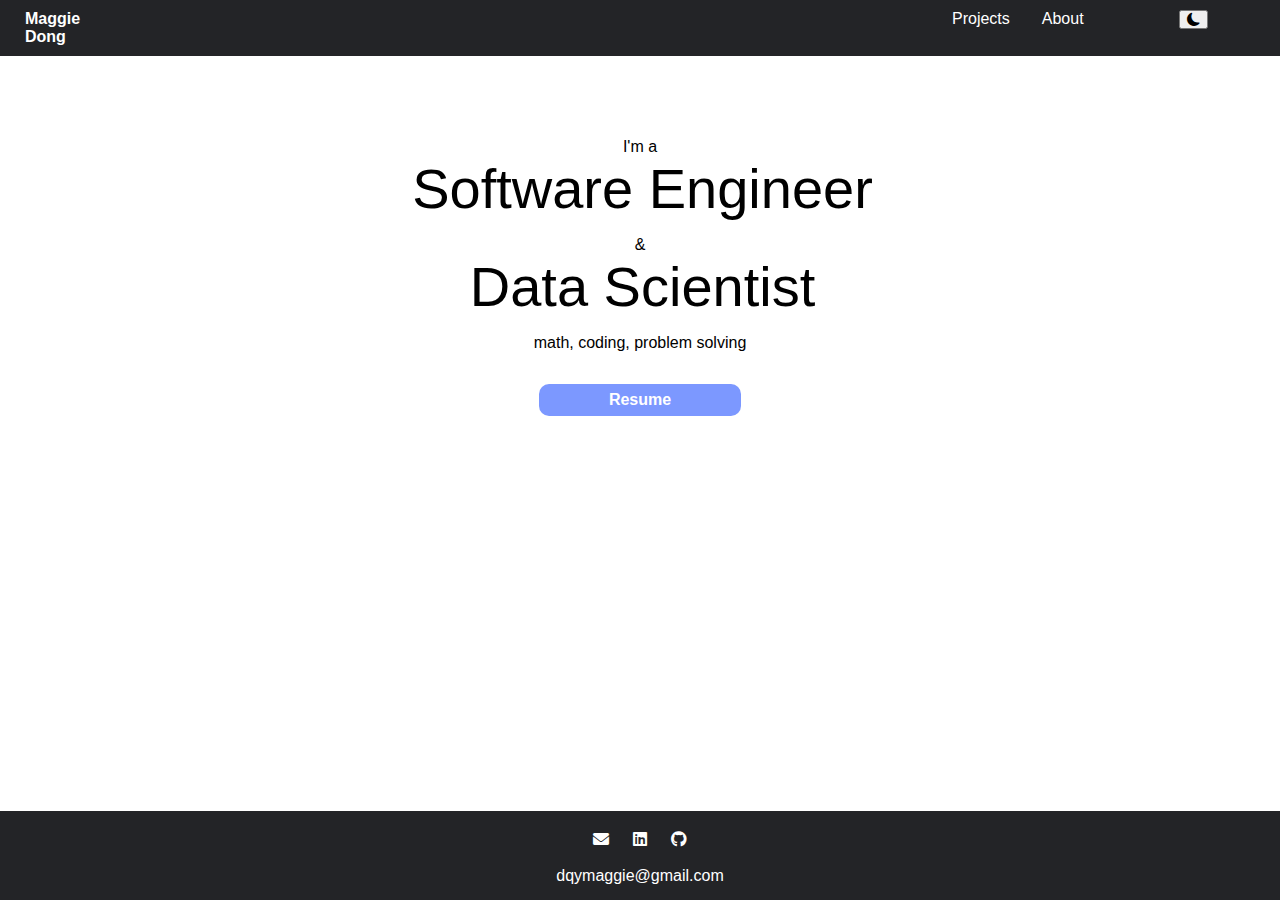
==== index.html @ 3aa6eb91 "icon switch for light and dark mode" ====
---
title: "Maggie Dong - Software Engineer and Data Scientist"
description: "The portfolio of Maggie Dong."
id: "index"
---

<!DOCTYPE html>
<meta http-equiv='cache-control' content='no-cache'> 
<meta http-equiv='expires' content='0'> 
<meta http-equiv='pragma' content='no-cache'>
<meta name="viewport" content="width=device-width, initial-scale=1.0">

<html lang="en" dir="ltr">
  <head>
    <meta charset="utf-8">
    <title>Maggie - Home</title>
    <link rel="stylesheet" href="portfolio.css">
    <script src="portfolio.js"></script>
    <meta name="viewport" content="width=device-width, initial-scale=1">
    <!-- <link rel="stylesheet" href="https://cdnjs.cloudflare.com/ajax/libs/font-awesome/4.7.0/css/font-awesome.min.css"> -->
    <link rel="stylesheet" href="https://cdnjs.cloudflare.com/ajax/libs/font-awesome/6.0.0-beta3/css/all.min.css">
    <!-- <link href="https://fonts.googleapis.com/icon?family=Material+Icons" rel="stylesheet"> -->
    <link href="https://cdn.jsdelivr.net/npm/bootstrap-icons@1.10.5/font/bootstrap-icons.css" rel="stylesheet">

  </head>

  <body>
    
    <div class="header">
      <a href="index.html"><div id="header-name">Maggie Dong</div></a>
      <div class="header-box">
        <a href="projects.html"><div class="header-text">Projects</div></a>
        <a href="about.html"><div class="header-text">About</div></a>
        <script src="portfolio.js"></script>
        <!-- <button onclick="darkMode()" id="darkmode">
          <i id="darkmode-icon" class="fas fa-moon"></i>
        </button> -->
        <button onclick="darkMode()" id="darkmode">
          <i id="darkmode-icon" class="bi bi-moon-fill"></i>
        </button>
      </div>
    </div>
    <p></p>
    <div class="main-text">
      <div class="small-text">I'm a</div>
      <div class="large-text">Software Engineer</div>
      <div class="small-text">&</div>
      <div class="large-text">Data Scientist</div>
      <div class="small-text">math, coding, problem solving</div>
    </div>
    <p></p>
    <a href="maggie_resume.pdf" target="_blank">
      <div class="button">Resume</div>
    </a>

    <div class="contact-box">
      <div class="contact-info">
        <div class="contact-icon">
          <a href="mailto:dqymaggie@gmail.com" target="_blank">
            <i class="fa-solid fa-envelope"></i>
            <!-- <i class="fa fa-envelope" style="font-size:32px"></i> -->
          </a>
        </div>
        <div class="contact-icon">
          <a href="https://www.linkedin.com/in/dqymaggie/" target="_blank">
            <i class="fa-brands fa-linkedin"></i>
            <!-- <i class="fa fa-linkedin-square" style="font-size:36px"></i> -->
        	</a>
        </div>
        <div class="contact-icon">
          <a href="https://github.com/dqymaggie" target="_blank">
            <i class="fa-brands fa-github"></i>
          </a>
        </div>
      </div>
      <div class="address">
        <div class="small-text">dqymaggie@gmail.com</div>
      </div>

  </body>
</html>
---- portfolio.css ----
/* general */
body{
  font-family: sans-serif;
  background-color: white;
  color: black;
}

.dark-mode {
  background-color: #232427;
  color: whitesmoke;
}

.small-text{
  font-size: 1em;
}

.large-text{
  font-size: 3.5em;
  padding: 0 0 15px 5px;
}

/* header */
.header {
  background-color: #232427;
  color: white;
  font-size: 1em;
  /* padding: 10px 0; */
  /* padding: 0.5em 0em 0.5em 2em; */
  padding: 10px 0;
  position: fixed;
  top: 0;
  left: 0;
  width: 100%;
}

.header a {
  float: left;
}

#header-name{
  font-weight: bold;
  padding: 0 0 0 0.5em;
}

.header-box{
  float: right;
  padding: 0 0.5em 0 0;
}

.header-text {
  font-size: 1em;
  display: inline-block;
  text-align: center;
  padding: 0 2em 0em 0em;
}

a:visited, a:link {
	text-decoration: none;
	color: inherit;
}

.header a.active {
  background-color: #232427;
  color: white;
  font-weight: bold;
}

.header a:hover {
  color: white;
}

/* main */
.main-text{
  position: relative;
  top: 6em;
  text-align: center;
}

.button{
  text-align: center;
  background-color: #7c98ff;
  color: white;
  padding: 7px 0;
  margin: 0 42%;
  border-radius: 10px;
  position: relative;
  top: 7em;
  font-weight: bold;
}

/* about */
#about{
  margin: 90px 30px 150px 30px;
}

.about-title{
  font-style: italic;
  font-weight: bold;
}

.about-img{
  width: inherit;
}

/* contact and buttom section */
.contact-box {
  background-color: #232427;
  color: white;
  position: fixed;
  bottom: 0;
  left: 0;
  padding: 15px 0;
  width: 100%;
  text-align: center;
}

.contact-icon{
  display: inline-block;
  margin: 5px 10px;
  padding-bottom: 15px;
}

/*large devices**/
@media(min-width: 1200px){
  #header-name{

    padding: 0 50% 0 25px;
    display: inline-block;
  }

  .header-box{
    text-align: center;
    width: 25%;
    display: inline;
  }

  .about-box{
    width: 45%;
    padding: 15px 0;
    display: inline-block;
  }
}

/*medium devices**/
@media (max-width: 1199px){
  #header-name{
    text-align: center;
  }

  .header-box{
    text-align: center;
  }

  .about-box{
    padding: 15px 0;
    width: 90%;
  }
}
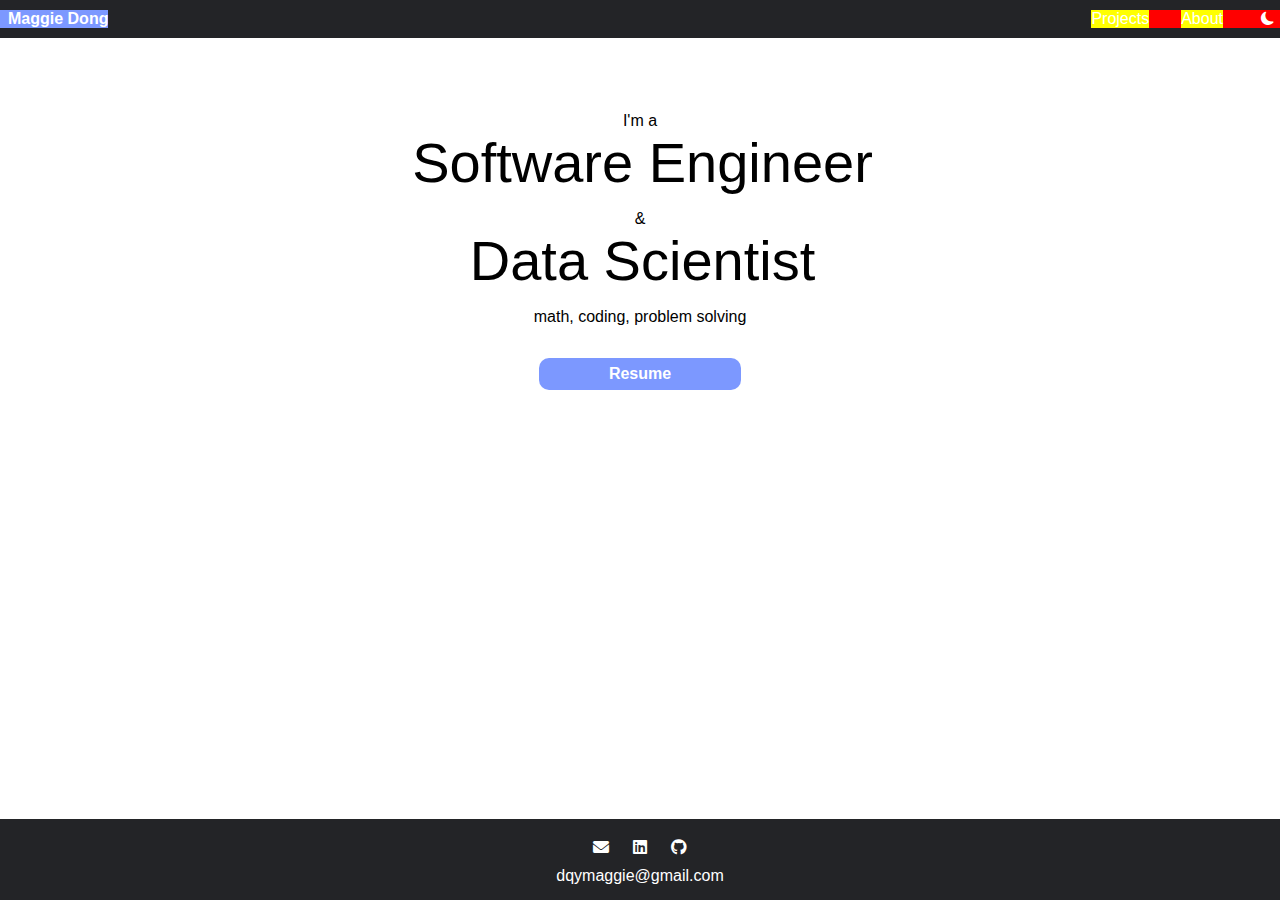
==== commit 20729e6b: "make header responsive" ====
--- a/index.html
+++ b/index.html
@@ -1,9 +1,3 @@
----
-title: "Maggie Dong - Software Engineer and Data Scientist"
-description: "The portfolio of Maggie Dong."
-id: "index"
----
-
 <!DOCTYPE html>
 <meta http-equiv='cache-control' content='no-cache'> 
 <meta http-equiv='expires' content='0'> 
@@ -19,9 +13,7 @@
     <meta name="viewport" content="width=device-width, initial-scale=1">
     <!-- <link rel="stylesheet" href="https://cdnjs.cloudflare.com/ajax/libs/font-awesome/4.7.0/css/font-awesome.min.css"> -->
     <link rel="stylesheet" href="https://cdnjs.cloudflare.com/ajax/libs/font-awesome/6.0.0-beta3/css/all.min.css">
-    <!-- <link href="https://fonts.googleapis.com/icon?family=Material+Icons" rel="stylesheet"> -->
     <link href="https://cdn.jsdelivr.net/npm/bootstrap-icons@1.10.5/font/bootstrap-icons.css" rel="stylesheet">
-
   </head>
 
   <body>
@@ -32,9 +24,6 @@
         <a href="projects.html"><div class="header-text">Projects</div></a>
         <a href="about.html"><div class="header-text">About</div></a>
         <script src="portfolio.js"></script>
-        <!-- <button onclick="darkMode()" id="darkmode">
-          <i id="darkmode-icon" class="fas fa-moon"></i>
-        </button> -->
         <button onclick="darkMode()" id="darkmode">
           <i id="darkmode-icon" class="bi bi-moon-fill"></i>
         </button>
--- a/portfolio.css
+++ b/portfolio.css
@@ -3,6 +3,13 @@
   font-family: sans-serif;
   background-color: white;
   color: black;
+}
+
+#darkmode {
+  background-color: transparent; /* Makes the button background transparent */
+  border: none; /* Removes the button border */
+  color: inherit; /* Inherits the text color from the parent */
+  cursor: pointer; /* Changes the cursor to a pointer when hovering */
 }
 
 .dark-mode {
@@ -24,34 +31,43 @@
   background-color: #232427;
   color: white;
   font-size: 1em;
-  /* padding: 10px 0; */
-  /* padding: 0.5em 0em 0.5em 2em; */
   padding: 10px 0;
   position: fixed;
   top: 0;
   left: 0;
   width: 100%;
+  display: flex;
+  justify-content: space-between;
+  align-items: center;
 }
 
 .header a {
-  float: left;
+  text-decoration: none;
 }
 
-#header-name{
+#header-name {
+  background-color: #7c98ff;
   font-weight: bold;
-  padding: 0 0 0 0.5em;
+  padding-left: 0.5em;
+  white-space: nowrap;
 }
 
-.header-box{
-  float: right;
-  padding: 0 0.5em 0 0;
+.header-box {
+  background-color: red;
+  display: flex;
+  gap: 2em;
+  white-space: nowrap;
+  flex-wrap: nowrap;
+  flex-grow: 0;
+  flex-shrink: 0;
 }
 
 .header-text {
+  background-color: yellow;
   font-size: 1em;
-  display: inline-block;
   text-align: center;
-  padding: 0 2em 0em 0em;
+  padding: 0;
+  margin: 0;
 }
 
 a:visited, a:link {
@@ -117,13 +133,12 @@
 .contact-icon{
   display: inline-block;
   margin: 5px 10px;
-  padding-bottom: 15px;
+  padding-bottom: 5px;
 }
 
-/*large devices**/
+/* large devices*
 @media(min-width: 1200px){
   #header-name{
-
     padding: 0 50% 0 25px;
     display: inline-block;
   }
@@ -141,7 +156,7 @@
   }
 }
 
-/*medium devices**/
+ medium devices
 @media (max-width: 1199px){
   #header-name{
     text-align: center;
@@ -155,4 +170,4 @@
     padding: 15px 0;
     width: 90%;
   }
-}
+} */
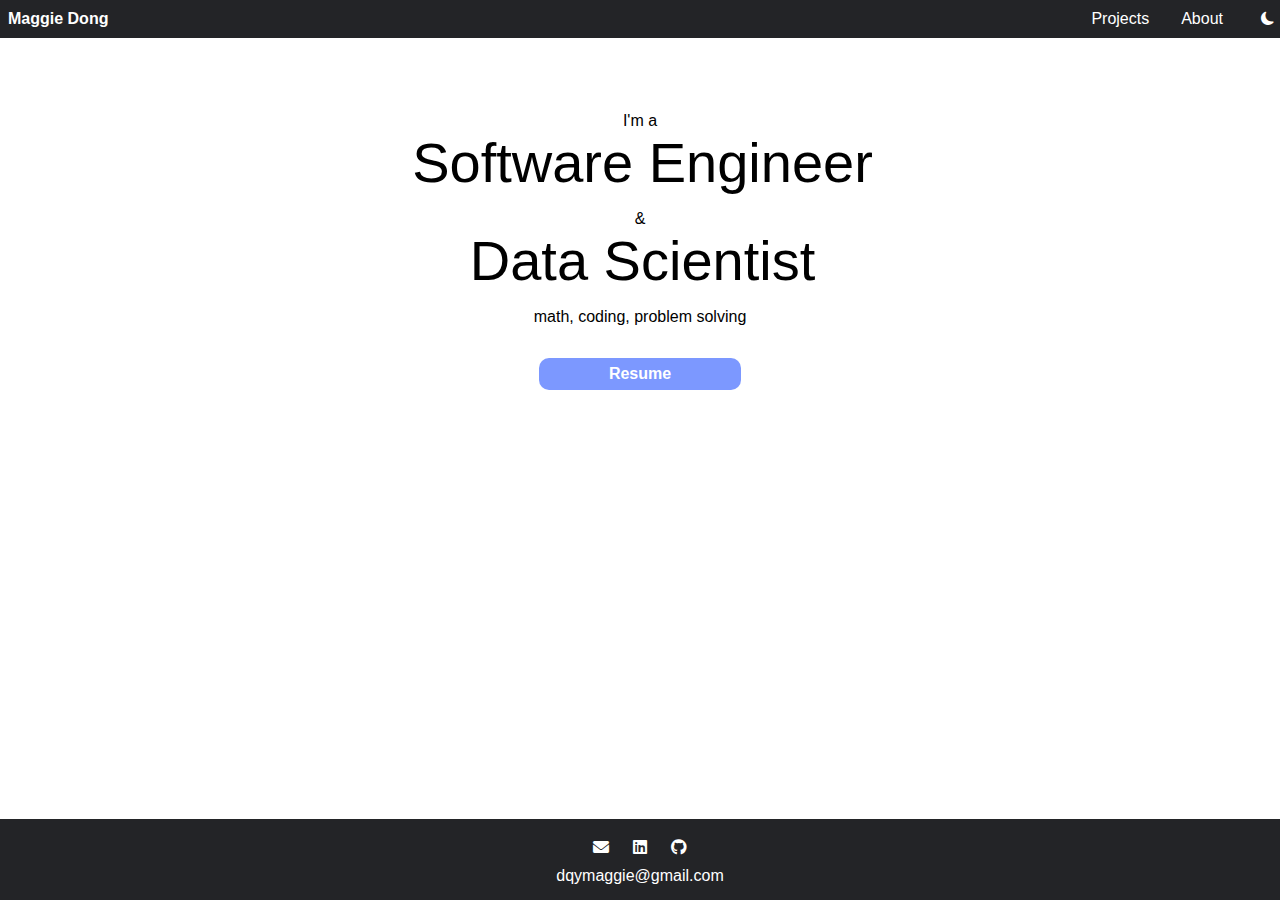
==== commit 16a17ac7: "updated project header" ====
--- a/index.html
+++ b/index.html
@@ -1,23 +1,21 @@
 <!DOCTYPE html>
-<meta http-equiv='cache-control' content='no-cache'> 
-<meta http-equiv='expires' content='0'> 
-<meta http-equiv='pragma' content='no-cache'>
-<meta name="viewport" content="width=device-width, initial-scale=1.0">
-
 <html lang="en" dir="ltr">
   <head>
     <meta charset="utf-8">
+    <meta http-equiv='cache-control' content='no-cache'> 
+    <meta http-equiv='expires' content='0'> 
+    <meta http-equiv='pragma' content='no-cache'>
+    <meta name="viewport" content="width=device-width, initial-scale=1">
+
     <title>Maggie - Home</title>
     <link rel="stylesheet" href="portfolio.css">
     <script src="portfolio.js"></script>
-    <meta name="viewport" content="width=device-width, initial-scale=1">
-    <!-- <link rel="stylesheet" href="https://cdnjs.cloudflare.com/ajax/libs/font-awesome/4.7.0/css/font-awesome.min.css"> -->
     <link rel="stylesheet" href="https://cdnjs.cloudflare.com/ajax/libs/font-awesome/6.0.0-beta3/css/all.min.css">
     <link href="https://cdn.jsdelivr.net/npm/bootstrap-icons@1.10.5/font/bootstrap-icons.css" rel="stylesheet">
   </head>
 
   <body>
-    
+    <!-- HEADER -->
     <div class="header">
       <a href="index.html"><div id="header-name">Maggie Dong</div></a>
       <div class="header-box">
@@ -29,6 +27,8 @@
         </button>
       </div>
     </div>
+
+    <!-- MAIN INDEX -->
     <p></p>
     <div class="main-text">
       <div class="small-text">I'm a</div>
@@ -42,6 +42,7 @@
       <div class="button">Resume</div>
     </a>
 
+    <!-- BOTTOM -->
     <div class="contact-box">
       <div class="contact-info">
         <div class="contact-icon">
--- a/portfolio.css
+++ b/portfolio.css
@@ -46,14 +46,12 @@
 }
 
 #header-name {
-  background-color: #7c98ff;
   font-weight: bold;
   padding-left: 0.5em;
   white-space: nowrap;
 }
 
 .header-box {
-  background-color: red;
   display: flex;
   gap: 2em;
   white-space: nowrap;
@@ -63,7 +61,6 @@
 }
 
 .header-text {
-  background-color: yellow;
   font-size: 1em;
   text-align: center;
   padding: 0;
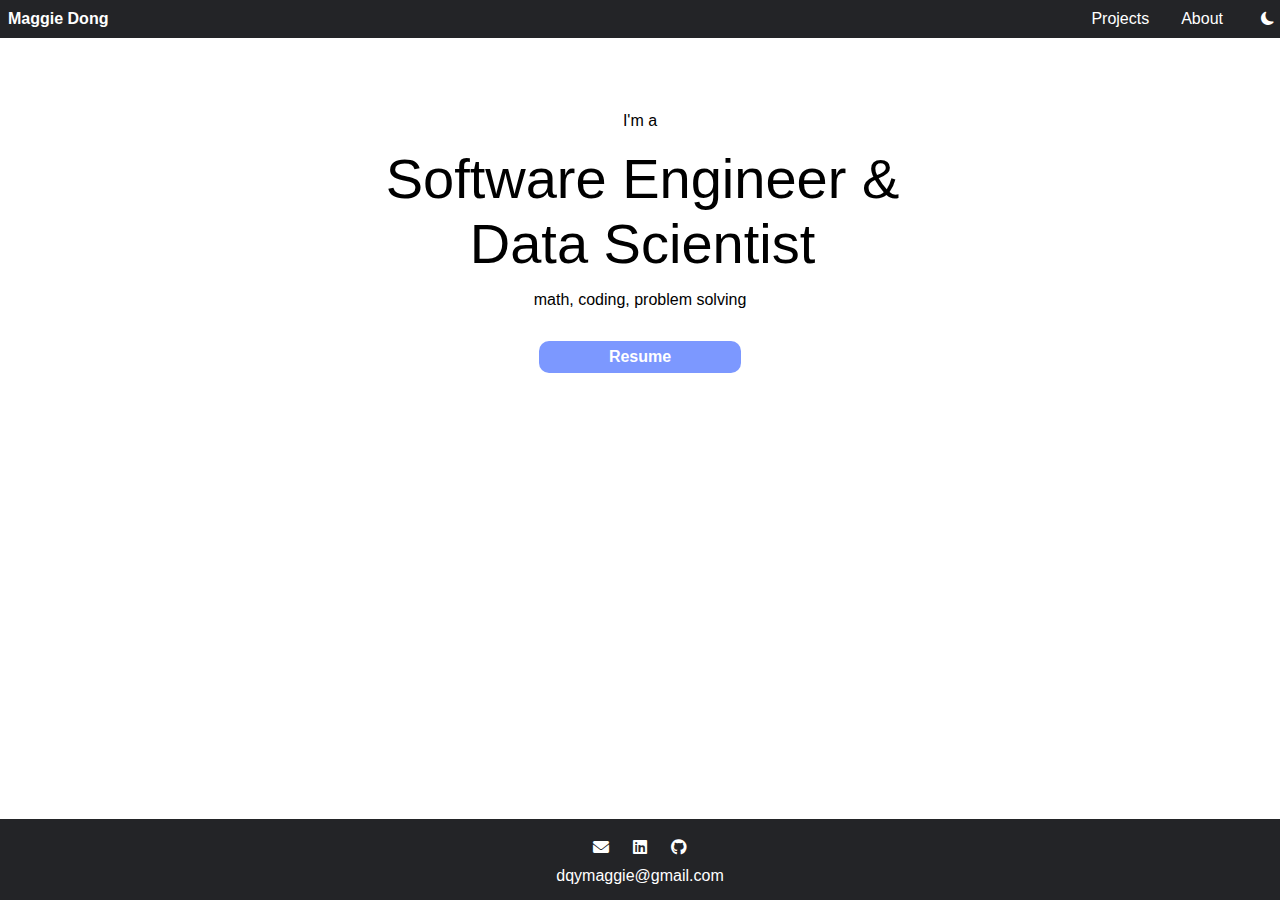
==== commit 70a66c41: "added resume to about page" ====
--- a/index.html
+++ b/index.html
@@ -31,14 +31,12 @@
     <!-- MAIN INDEX -->
     <p></p>
     <div class="main-text">
-      <div class="small-text">I'm a</div>
-      <div class="large-text">Software Engineer</div>
-      <div class="small-text">&</div>
-      <div class="large-text">Data Scientist</div>
-      <div class="small-text">math, coding, problem solving</div>
+      <p>I'm a</p>
+      <div class="large-text">Software Engineer  <span class="amp">&</span><br>Data Scientist</div>
+      <div class="subtext">math, coding, problem solving</div>
     </div>
     <p></p>
-    <a href="maggie_resume.pdf" target="_blank">
+    <a href="resume_2024.pdf" target="_blank">
       <div class="button">Resume</div>
     </a>
 
--- a/portfolio.css
+++ b/portfolio.css
@@ -112,7 +112,12 @@
 }
 
 .about-img{
-  width: inherit;
+  display: flex;
+  gap: 20px;
+  width: 70%;
+  border: 10px;
+  text-align: center;
+  align-items: center;
 }
 
 /* contact and buttom section */
@@ -133,6 +138,73 @@
   padding-bottom: 5px;
 }
 
+/* projects */
+main {
+  display: flex;
+  justify-content: center;
+  align-items: center;
+  height: 100vh; /* Make sure the body takes the full height of the viewport */
+  margin: 0;
+}
+.project-box {
+  display: flex;
+  flex-wrap: wrap;
+  padding-top: 135px;
+  padding-bottom: 135px;
+  margin: auto auto;
+  width: 70%;
+  justify-content: center;
+  /* background-color: aqua; */
+  /* gap: 20px; */
+  /* margin-bottom: 45px; */
+}
+
+.project {
+  /* position: relative; */
+  width: 35%;
+  height: 45%;
+  box-shadow: 0 2px 4px rgba(0, 0, 0, 0.1);
+  margin: 0.5em;
+  border-radius: 10px;
+  overflow: hidden;
+  transition: transform 0.3s ease-in-out;
+}
+
+.project img {
+  width: 100%;
+  height: 100%;
+  object-fit: cover;
+  /* z-index: 0; */
+}
+
+.project-name {
+  /* top: 1em */
+  top: 3.5em;
+  left: 1em;
+  font-weight: bold;
+  font-style: italic;
+}
+
+.project-tag {
+  top: 3.5em;
+  left: 1em;
+  color: #989898;
+  font-size: small;
+}
+
+.project-year {
+  top: 3.5em;
+  left: 1em;
+  color: #989898;
+  font-size: small;
+}
+
+
+
+.project:hover {
+  transform: scale(1.05);
+}
+
 /* large devices*
 @media(min-width: 1200px){
   #header-name{
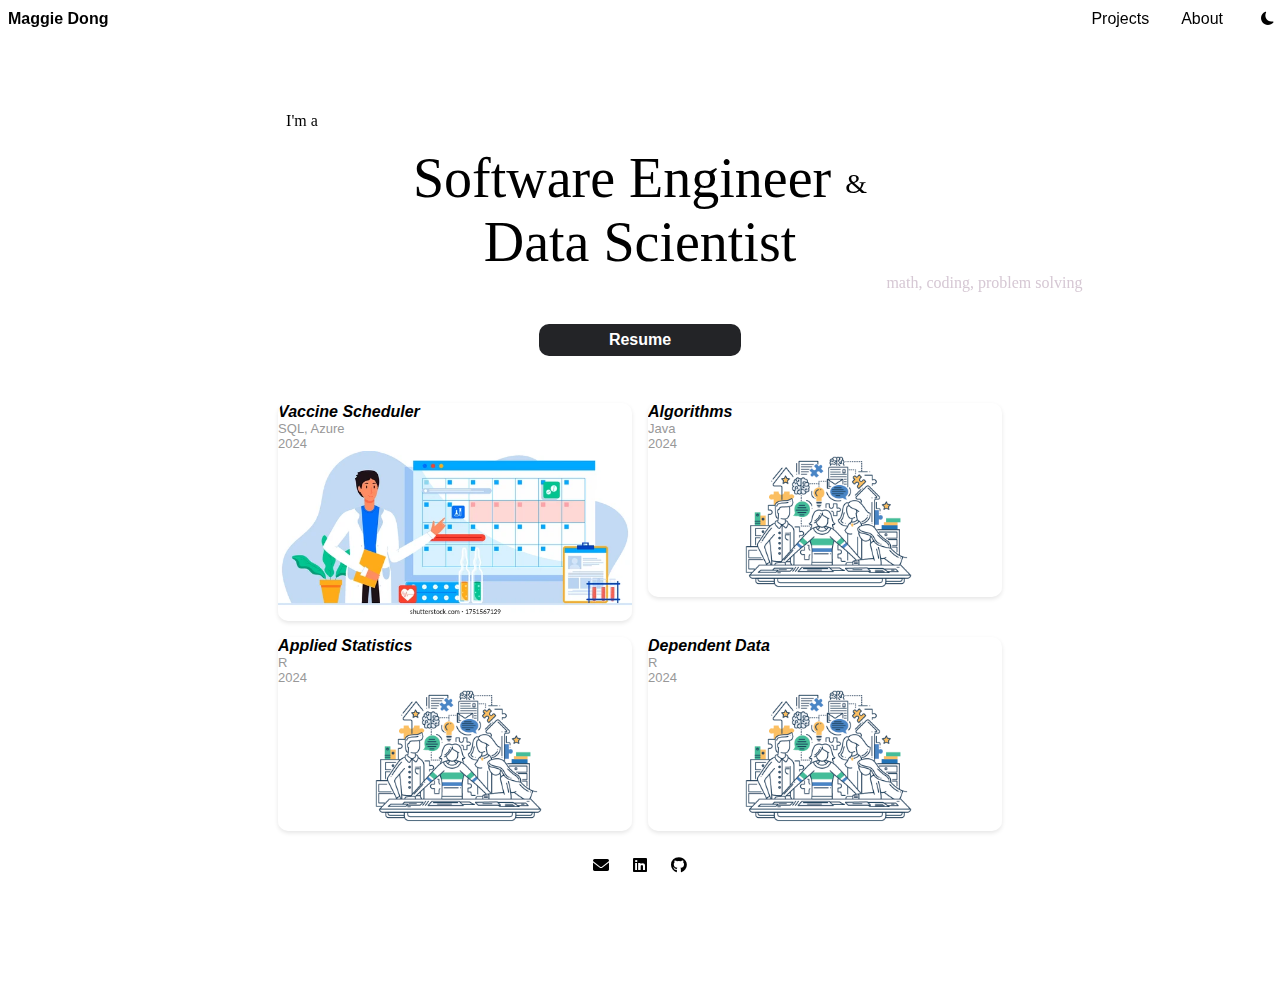
==== commit 797d40ee: "updated index page with projects" ====
--- a/index.html
+++ b/index.html
@@ -40,6 +40,35 @@
       <div class="button">Resume</div>
     </a>
 
+    <p></p>
+    <section class="project-box">
+      <!-- 2024 -->
+      <div class="project">
+        <div class="project-name">Vaccine Scheduler</div>
+        <div class="project-tag">SQL, Azure</div>
+        <div class="project-year">2024</div>
+        <a href="https://github.com/dqymaggie/414database-uw24sp"><img src="images/vaccine.webp" alt=""></a>
+      </div>
+      <div class="project">
+        <div class="project-name">Algorithms</div>
+        <div class="project-tag">Java</div>
+        <div class="project-year">2024</div>
+        <a href="https://github.com/dqymaggie/417algorithms-uw24wi"><img src="images/project.png" alt=""></a>
+      </div>
+      <div class="project">
+        <div class="project-name">Applied Statistics</div>
+        <div class="project-tag">R</div>
+        <div class="project-year">2024</div>
+        <a href="https://github.com/dqymaggie/414database-uw24sp"><img src="images/project.png" alt=""></a>
+      </div>
+      <div class="project">
+        <div class="project-name">Dependent Data</div>
+        <div class="project-tag">R</div>
+        <div class="project-year">2024</div>
+        <a href="https://github.com/dqymaggie/417algorithms-uw24wi"><img src="images/project.png" alt=""></a>
+      </div>
+    </section>
+
     <!-- BOTTOM -->
     <div class="contact-box">
       <div class="contact-info">
@@ -61,9 +90,9 @@
           </a>
         </div>
       </div>
-      <div class="address">
+      <!-- <div class="address">
         <div class="small-text">dqymaggie@gmail.com</div>
-      </div>
+      </div> -->
 
   </body>
 </html>
--- a/portfolio.css
+++ b/portfolio.css
@@ -21,15 +21,24 @@
   font-size: 1em;
 }
 
+.medium-text{
+  font-size: 1.7em;
+}
+
 .large-text{
   font-size: 3.5em;
-  padding: 0 0 15px 5px;
+  /* background-color: aquamarine; */
+}
+
+pre {
+  display: inline;
+  margin: 1em;
 }
 
 /* header */
 .header {
-  background-color: #232427;
-  color: white;
+  /* background-color: #232427; */
+  /* color: white; */
   font-size: 1em;
   padding: 10px 0;
   position: fixed;
@@ -82,16 +91,37 @@
   color: white;
 }
 
-/* main */
+/* Index - main */
 .main-text{
   position: relative;
+  margin: auto auto;
+  width: 70%;
   top: 6em;
   text-align: center;
+  font-family: serif;
+  /* background-color: #7c98ff; */
+}
+
+.main-text p {
+  text-align: left;
+  margin-left: 10%;
+  /* background-color: aqua; */
+}
+
+.amp {
+  font-size: 0.5em; /* Make the & sign smaller */
+  vertical-align: middle; /* Align it vertically with the text */
+}
+
+.subtext {
+  font-size: 1em;
+  color: #d6c8d4;
+  text-align: right;
 }
 
 .button{
   text-align: center;
-  background-color: #7c98ff;
+  background-color: #232427;
   color: white;
   padding: 7px 0;
   margin: 0 42%;
@@ -101,9 +131,14 @@
   font-weight: bold;
 }
 
-/* about */
+/* About */
 #about{
   margin: 90px 30px 150px 30px;
+}
+
+.about-box {
+  padding-top: 5%;
+  overflow-wrap: break-word;
 }
 
 .about-title{
@@ -122,8 +157,8 @@
 
 /* contact and buttom section */
 .contact-box {
-  background-color: #232427;
-  color: white;
+  /* background-color: #232427;
+  color: white; */
   position: fixed;
   bottom: 0;
   left: 0;
@@ -138,6 +173,9 @@
   padding-bottom: 5px;
 }
 
+
+
+
 /* projects */
 main {
   display: flex;
@@ -152,7 +190,7 @@
   padding-top: 135px;
   padding-bottom: 135px;
   margin: auto auto;
-  width: 70%;
+  width: 80%;
   justify-content: center;
   /* background-color: aqua; */
   /* gap: 20px; */
@@ -240,3 +278,21 @@
     width: 90%;
   }
 } */
+
+/* 
+
+.intro-text {
+  text-align: left;
+}
+
+.intro-text p {
+  font-size: 1.5em;
+}
+
+.intro-text h1 {
+  font-size: 5em;
+  font-weight: normal;
+  margin: 20px 0;
+  line-height: 1.1;
+}
+ */
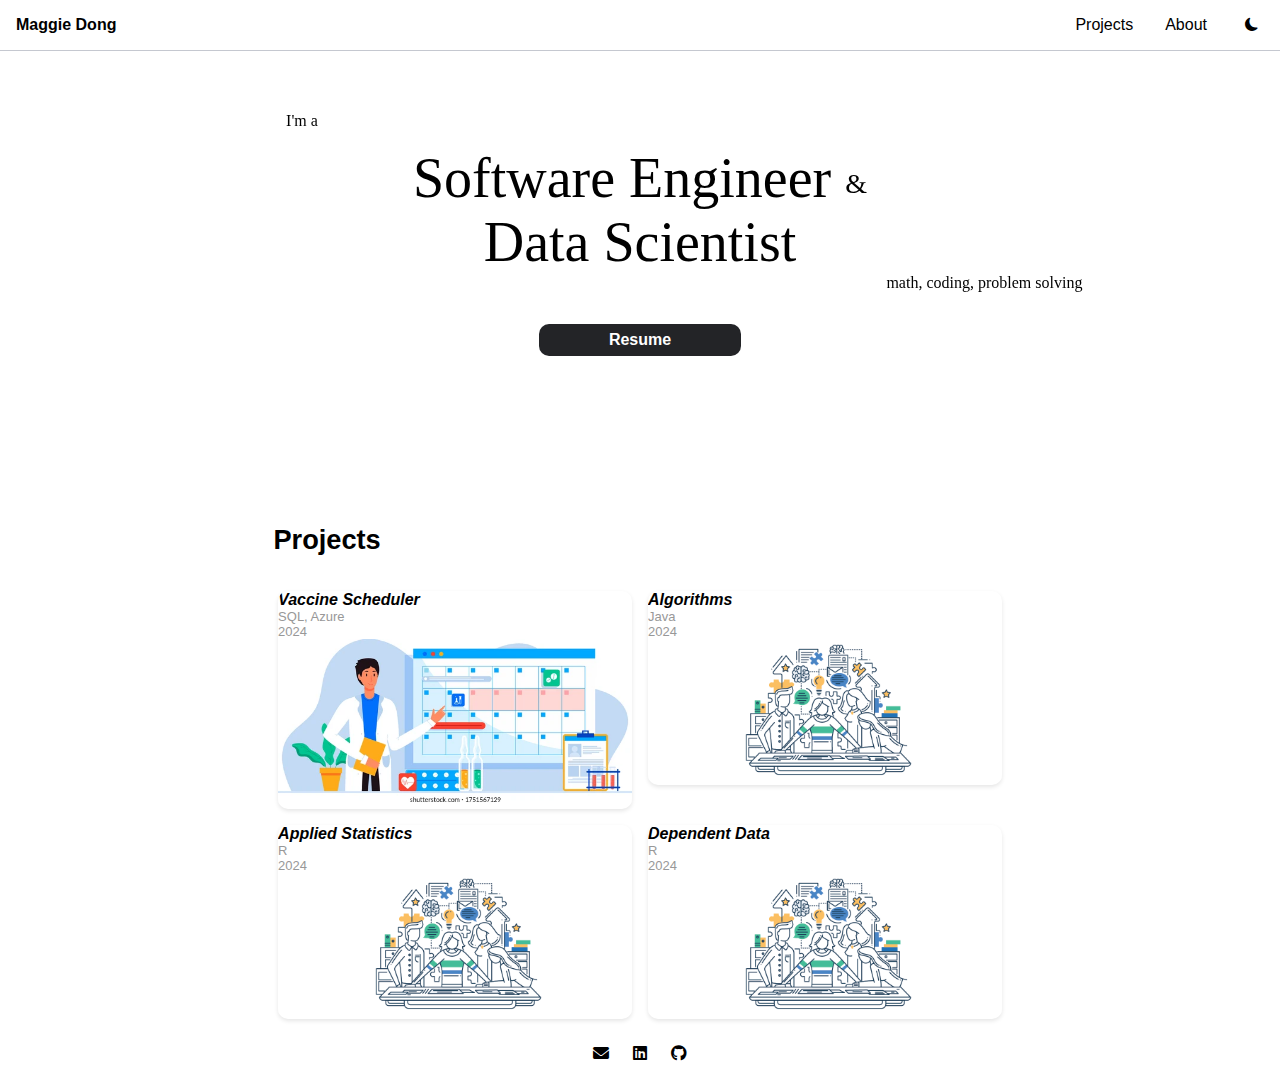
==== commit ee51f613: "updated main projects display" ====
--- a/index.html
+++ b/index.html
@@ -40,59 +40,57 @@
       <div class="button">Resume</div>
     </a>
 
-    <p></p>
-    <section class="project-box">
-      <!-- 2024 -->
-      <div class="project">
-        <div class="project-name">Vaccine Scheduler</div>
-        <div class="project-tag">SQL, Azure</div>
-        <div class="project-year">2024</div>
-        <a href="https://github.com/dqymaggie/414database-uw24sp"><img src="images/vaccine.webp" alt=""></a>
+    <div class="display-box">
+      <p class="medium-text"><a href="projects.html">Projects</a></p>
+      <section class="project-box">
+        <!-- 2024 -->
+        <div class="project">
+          <div class="project-name">Vaccine Scheduler</div>
+          <div class="project-tag">SQL, Azure</div>
+          <div class="project-year">2024</div>
+          <a href="https://github.com/dqymaggie/414database-uw24sp"><img src="images/vaccine.webp" alt=""></a>
+        </div>
+        <div class="project">
+          <div class="project-name">Algorithms</div>
+          <div class="project-tag">Java</div>
+          <div class="project-year">2024</div>
+          <a href="https://github.com/dqymaggie/417algorithms-uw24wi"><img src="images/project.png" alt=""></a>
+        </div>
+        <div class="project">
+          <div class="project-name">Applied Statistics</div>
+          <div class="project-tag">R</div>
+          <div class="project-year">2024</div>
+          <a href="https://github.com/dqymaggie/414database-uw24sp"><img src="images/project.png" alt=""></a>
+        </div>
+        <div class="project">
+          <div class="project-name">Dependent Data</div>
+          <div class="project-tag">R</div>
+          <div class="project-year">2024</div>
+          <a href="https://github.com/dqymaggie/417algorithms-uw24wi"><img src="images/project.png" alt=""></a>
+        </div>
+      </section>
+    </div>
+
+    <!-- Footer -->
+    <footer>
+      <div class="contact-icon">
+        <a href="mailto:dqymaggie@gmail.com" target="_blank">
+          <i class="fa-solid fa-envelope"></i>
+          <!-- <i class="fa fa-envelope" style="font-size:32px"></i> -->
+        </a>
       </div>
-      <div class="project">
-        <div class="project-name">Algorithms</div>
-        <div class="project-tag">Java</div>
-        <div class="project-year">2024</div>
-        <a href="https://github.com/dqymaggie/417algorithms-uw24wi"><img src="images/project.png" alt=""></a>
+      <div class="contact-icon">
+        <a href="https://www.linkedin.com/in/dqymaggie/" target="_blank">
+          <i class="fa-brands fa-linkedin"></i>
+          <!-- <i class="fa fa-linkedin-square" style="font-size:36px"></i> -->
+        </a>
       </div>
-      <div class="project">
-        <div class="project-name">Applied Statistics</div>
-        <div class="project-tag">R</div>
-        <div class="project-year">2024</div>
-        <a href="https://github.com/dqymaggie/414database-uw24sp"><img src="images/project.png" alt=""></a>
+      <div class="contact-icon">
+        <a href="https://github.com/dqymaggie" target="_blank">
+          <i class="fa-brands fa-github"></i>
+        </a>
       </div>
-      <div class="project">
-        <div class="project-name">Dependent Data</div>
-        <div class="project-tag">R</div>
-        <div class="project-year">2024</div>
-        <a href="https://github.com/dqymaggie/417algorithms-uw24wi"><img src="images/project.png" alt=""></a>
-      </div>
-    </section>
-
-    <!-- BOTTOM -->
-    <div class="contact-box">
-      <div class="contact-info">
-        <div class="contact-icon">
-          <a href="mailto:dqymaggie@gmail.com" target="_blank">
-            <i class="fa-solid fa-envelope"></i>
-            <!-- <i class="fa fa-envelope" style="font-size:32px"></i> -->
-          </a>
-        </div>
-        <div class="contact-icon">
-          <a href="https://www.linkedin.com/in/dqymaggie/" target="_blank">
-            <i class="fa-brands fa-linkedin"></i>
-            <!-- <i class="fa fa-linkedin-square" style="font-size:36px"></i> -->
-        	</a>
-        </div>
-        <div class="contact-icon">
-          <a href="https://github.com/dqymaggie" target="_blank">
-            <i class="fa-brands fa-github"></i>
-          </a>
-        </div>
-      </div>
-      <!-- <div class="address">
-        <div class="small-text">dqymaggie@gmail.com</div>
-      </div> -->
+    </footer>
 
   </body>
 </html>
--- a/portfolio.css
+++ b/portfolio.css
@@ -5,6 +5,12 @@
   color: black;
 }
 
+footer {
+  text-align: center;
+  padding: 3px;
+  margin-top: 10px;
+}
+
 #darkmode {
   background-color: transparent; /* Makes the button background transparent */
   border: none; /* Removes the button border */
@@ -37,10 +43,10 @@
 
 /* header */
 .header {
-  /* background-color: #232427; */
-  /* color: white; */
+  background-color: white;
+  color: black;
   font-size: 1em;
-  padding: 10px 0;
+  padding: 1em 0;
   position: fixed;
   top: 0;
   left: 0;
@@ -48,6 +54,7 @@
   display: flex;
   justify-content: space-between;
   align-items: center;
+  border-bottom: 1px solid #c5c8d0;
 }
 
 .header a {
@@ -56,11 +63,12 @@
 
 #header-name {
   font-weight: bold;
-  padding-left: 0.5em;
+  padding-left: 1em;
   white-space: nowrap;
 }
 
 .header-box {
+  padding-right: 1em;
   display: flex;
   gap: 2em;
   white-space: nowrap;
@@ -83,12 +91,12 @@
 
 .header a.active {
   background-color: #232427;
-  color: white;
+  color: green;
   font-weight: bold;
 }
 
 .header a:hover {
-  color: white;
+  color: green;
 }
 
 /* Index - main */
@@ -115,7 +123,7 @@
 
 .subtext {
   font-size: 1em;
-  color: #d6c8d4;
+  /* color: #d6c8d4; */
   text-align: right;
 }
 
@@ -128,6 +136,16 @@
   border-radius: 10px;
   position: relative;
   top: 7em;
+  font-weight: bold;
+}
+
+.display-box {
+  padding-top: 10%;
+  margin-top: 10%;
+}
+
+.display-box p {
+  margin-left: 21%;
   font-weight: bold;
 }
 
@@ -187,12 +205,11 @@
 .project-box {
   display: flex;
   flex-wrap: wrap;
-  padding-top: 135px;
-  padding-bottom: 135px;
+  /* padding-top: 135px;
+  padding-bottom: 135px; */
   margin: auto auto;
   width: 80%;
   justify-content: center;
-  /* background-color: aqua; */
   /* gap: 20px; */
   /* margin-bottom: 45px; */
 }
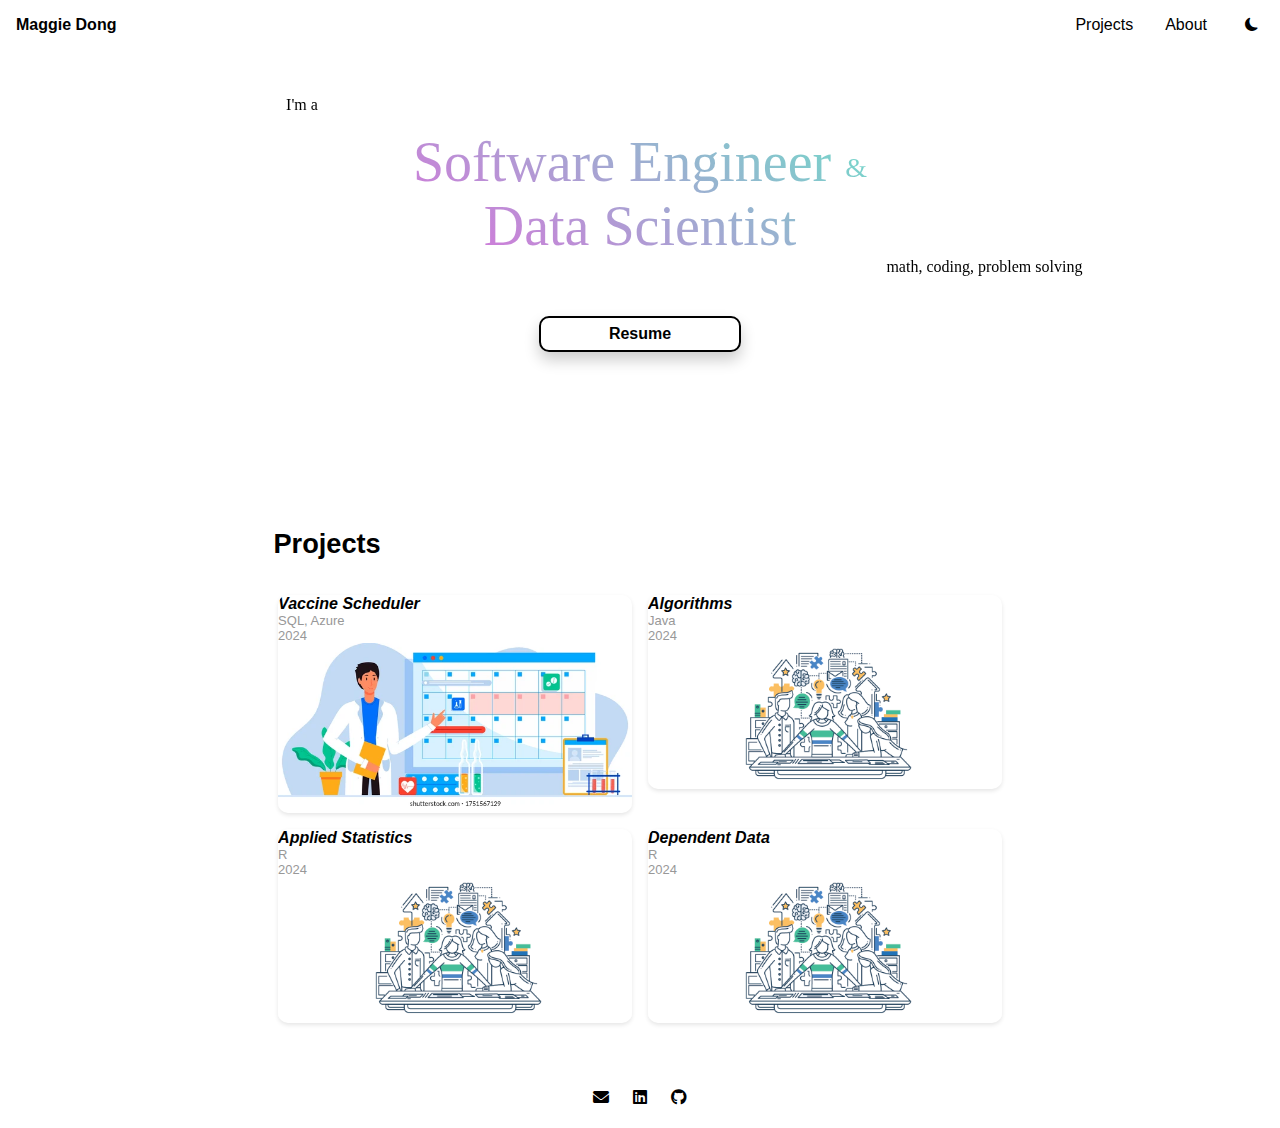
==== commit d44767a4: "updated title and resume button" ====
--- a/index.html
+++ b/index.html
@@ -8,6 +8,7 @@
     <meta name="viewport" content="width=device-width, initial-scale=1">
 
     <title>Maggie - Home</title>
+    <link rel="icon" type="image/x-icon" href="images/favicon.ico?">
     <link rel="stylesheet" href="portfolio.css">
     <script src="portfolio.js"></script>
     <link rel="stylesheet" href="https://cdnjs.cloudflare.com/ajax/libs/font-awesome/6.0.0-beta3/css/all.min.css">
@@ -30,15 +31,18 @@
 
     <!-- MAIN INDEX -->
     <p></p>
+    <div class="main">
     <div class="main-text">
       <p>I'm a</p>
-      <div class="large-text">Software Engineer  <span class="amp">&</span><br>Data Scientist</div>
+      <!-- <div class="circle"></div> -->
+      <div class="title-text">Software Engineer  <span class="amp">&</span><br>Data Scientist</div>
       <div class="subtext">math, coding, problem solving</div>
     </div>
     <p></p>
     <a href="resume_2024.pdf" target="_blank">
       <div class="button">Resume</div>
     </a>
+  </div>
 
     <div class="display-box">
       <p class="medium-text"><a href="projects.html">Projects</a></p>
--- a/portfolio.css
+++ b/portfolio.css
@@ -8,7 +8,8 @@
 footer {
   text-align: center;
   padding: 3px;
-  margin-top: 10px;
+  margin-top: 50px;
+  /* background-color: aqua; */
 }
 
 #darkmode {
@@ -23,6 +24,11 @@
   color: whitesmoke;
 }
 
+.dark-mode .header {
+  background-color: #232427;
+  color: whitesmoke;
+}
+
 .small-text{
   font-size: 1em;
 }
@@ -33,7 +39,6 @@
 
 .large-text{
   font-size: 3.5em;
-  /* background-color: aquamarine; */
 }
 
 pre {
@@ -54,7 +59,7 @@
   display: flex;
   justify-content: space-between;
   align-items: center;
-  border-bottom: 1px solid #c5c8d0;
+  /* border-bottom: 1px solid #c5c8d0; */
 }
 
 .header a {
@@ -89,31 +94,57 @@
 	color: inherit;
 }
 
-.header a.active {
-  background-color: #232427;
-  color: green;
-  font-weight: bold;
+.header-text.active {
+  /* background-color: #232427; */
+  /* color: green; */
+  font-weight: bold;
+  text-decoration: underline;
 }
 
 .header a:hover {
-  color: green;
+  text-decoration: underline;
+}
+
+.circle {
+  border-radius: 50%;
+  background: #456BD9;
+  /* clip-path: circle(50%); */
+  height: 5em;
+  width: 5em;
 }
 
 /* Index - main */
+
 .main-text{
   position: relative;
   margin: auto auto;
   width: 70%;
-  top: 6em;
+  top: 5em;
+  align-items: center;
   text-align: center;
   font-family: serif;
-  /* background-color: #7c98ff; */
+  /* background: rgb(34,193,195); */
+  /* background: radial-gradient(circle, rgba(253,187,45,1) 0%, rgb(255, 255, 255) 100%); */
 }
 
 .main-text p {
   text-align: left;
   margin-left: 10%;
-  /* background-color: aqua; */
+}
+
+.title-text {
+  --color-primary: hsl(310, 100%, 65%);
+  --color-secondary: hsl(160, 100%, 65%);
+  --background: hsl(230, 30%, 15%);
+  --text: hsl(310, 100%, 95%);
+  font-size: 3.5em;
+  -webkit-background-clip: text;
+  -webkit-text-fill-color: transparent;
+  background-image: linear-gradient(
+    35deg,
+    var(--color-primary),
+    var(--color-secondary)
+  );
 }
 
 .amp {
@@ -128,16 +159,30 @@
 }
 
 .button{
-  text-align: center;
-  background-color: #232427;
-  color: white;
+  position: relative;
+  top: 6.5em;
   padding: 7px 0;
   margin: 0 42%;
+  text-align: center;
+  font-weight: bold;
+  /* background-color: #232427; */
+  /* color: #232427; */
   border-radius: 10px;
-  position: relative;
-  top: 7em;
-  font-weight: bold;
-}
+  border-style: solid;
+  border-width: 2px;
+  box-shadow: 0 8px 15px rgba(0, 0, 0, 0.2);
+}
+
+.button:hover {
+  box-shadow: 0 15px 20px rgba(0, 0, 0, 0.4);
+  transform: translateY(-2px);
+}
+
+.button:active {
+  /* transform: translateY(-2px); */
+  box-shadow: 0 5px 10px rgba(0, 0, 0, 0.2);
+}
+
 
 .display-box {
   padding-top: 10%;
@@ -200,7 +245,8 @@
   justify-content: center;
   align-items: center;
   height: 100vh; /* Make sure the body takes the full height of the viewport */
-  margin: 0;
+  padding-top: 135px;
+  padding-bottom: 135px;
 }
 .project-box {
   display: flex;
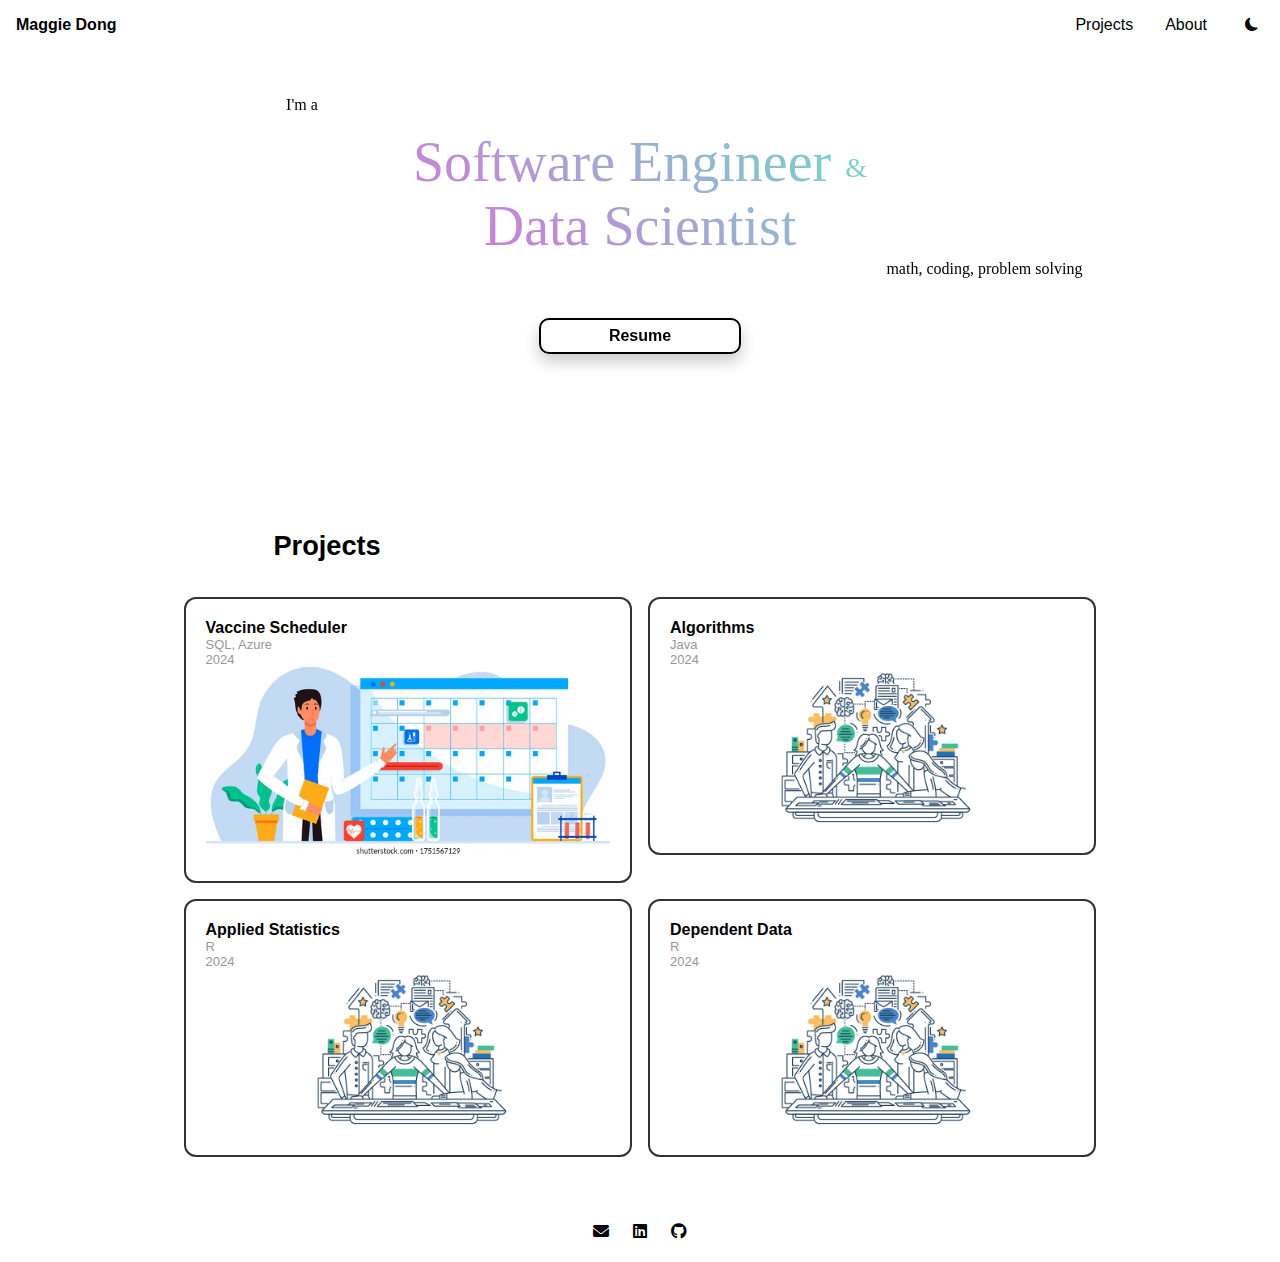
==== commit d2167764: "keep dark mode consistent in all pages" ====
--- a/index.html
+++ b/index.html
@@ -96,5 +96,24 @@
       </div>
     </footer>
 
+    <script>
+    document.addEventListener('DOMContentLoaded', function() {
+      var theme = localStorage.getItem('theme');
+      var element = document.body;
+      var icon = document.getElementById('darkmode-icon');
+      
+      if (theme === 'dark') {
+          element.classList.add('dark-mode');
+          icon.classList.remove('bi-moon-fill');
+          icon.classList.add('bi-sun');
+      } else {
+          element.classList.remove('dark-mode');
+          icon.classList.remove('bi-sun');
+          icon.classList.add('bi-moon-fill');
+      }
+  });
+</script>
+  
+
   </body>
 </html>
--- a/portfolio.css
+++ b/portfolio.css
@@ -97,7 +97,7 @@
 .header-text.active {
   /* background-color: #232427; */
   /* color: green; */
-  font-weight: bold;
+  /* font-weight: bold; */
   text-decoration: underline;
 }
 
@@ -153,6 +153,7 @@
 }
 
 .subtext {
+  padding-top: 2px;
   font-size: 1em;
   /* color: #d6c8d4; */
   text-align: right;
@@ -204,6 +205,13 @@
   overflow-wrap: break-word;
 }
 
+.indent-text {
+  margin: 0.5px 0 2px 2em;
+  font-size: 0.9em;
+  font-family: 'Courier New', Courier, monospace;
+  white-space: normal;
+}
+
 .about-title{
   font-style: italic;
   font-weight: bold;
@@ -219,17 +227,6 @@
 }
 
 /* contact and buttom section */
-.contact-box {
-  /* background-color: #232427;
-  color: white; */
-  position: fixed;
-  bottom: 0;
-  left: 0;
-  padding: 15px 0;
-  width: 100%;
-  text-align: center;
-}
-
 .contact-icon{
   display: inline-block;
   margin: 5px 10px;
@@ -237,23 +234,19 @@
 }
 
 
-
-
 /* projects */
 main {
   display: flex;
   justify-content: center;
   align-items: center;
-  height: 100vh; /* Make sure the body takes the full height of the viewport */
   padding-top: 135px;
-  padding-bottom: 135px;
-}
+  padding-bottom: 5px;
+}
+
 .project-box {
   display: flex;
   flex-wrap: wrap;
-  /* padding-top: 135px;
-  padding-bottom: 135px; */
-  margin: auto auto;
+  margin: auto;
   width: 80%;
   justify-content: center;
   /* gap: 20px; */
@@ -261,14 +254,21 @@
 }
 
 .project {
-  /* position: relative; */
-  width: 35%;
+  width: 40%;
+  margin: 0.5em;
+  padding: 20px;
   height: 45%;
-  box-shadow: 0 2px 4px rgba(0, 0, 0, 0.1);
-  margin: 0.5em;
-  border-radius: 10px;
+  border-radius: 12px;
+  border: 2px solid #333;
   overflow: hidden;
-  transition: transform 0.3s ease-in-out;
+  /* box-shadow: 0 2px 10px rgba(0, 0, 0, 0.5); */
+  /* transition: transform 0.3s ease-in-out; */
+  transition: transform 0.3s ease-in-out, box-shadow 0.3s ease-in-out;
+}
+
+.project:hover {
+  transform: translateY(-5px); /* Slight lift on hover */
+  box-shadow: 0 4px 20px rgba(0, 0, 0, 0.7); /* Enhanced shadow on hover */
 }
 
 .project img {
@@ -282,8 +282,10 @@
   /* top: 1em */
   top: 3.5em;
   left: 1em;
-  font-weight: bold;
-  font-style: italic;
+  /* font-size: 1.25em; */
+  font-weight: bold;
+  /* color: #ffd700; */
+  /* font-style: italic; */
 }
 
 .project-tag {
